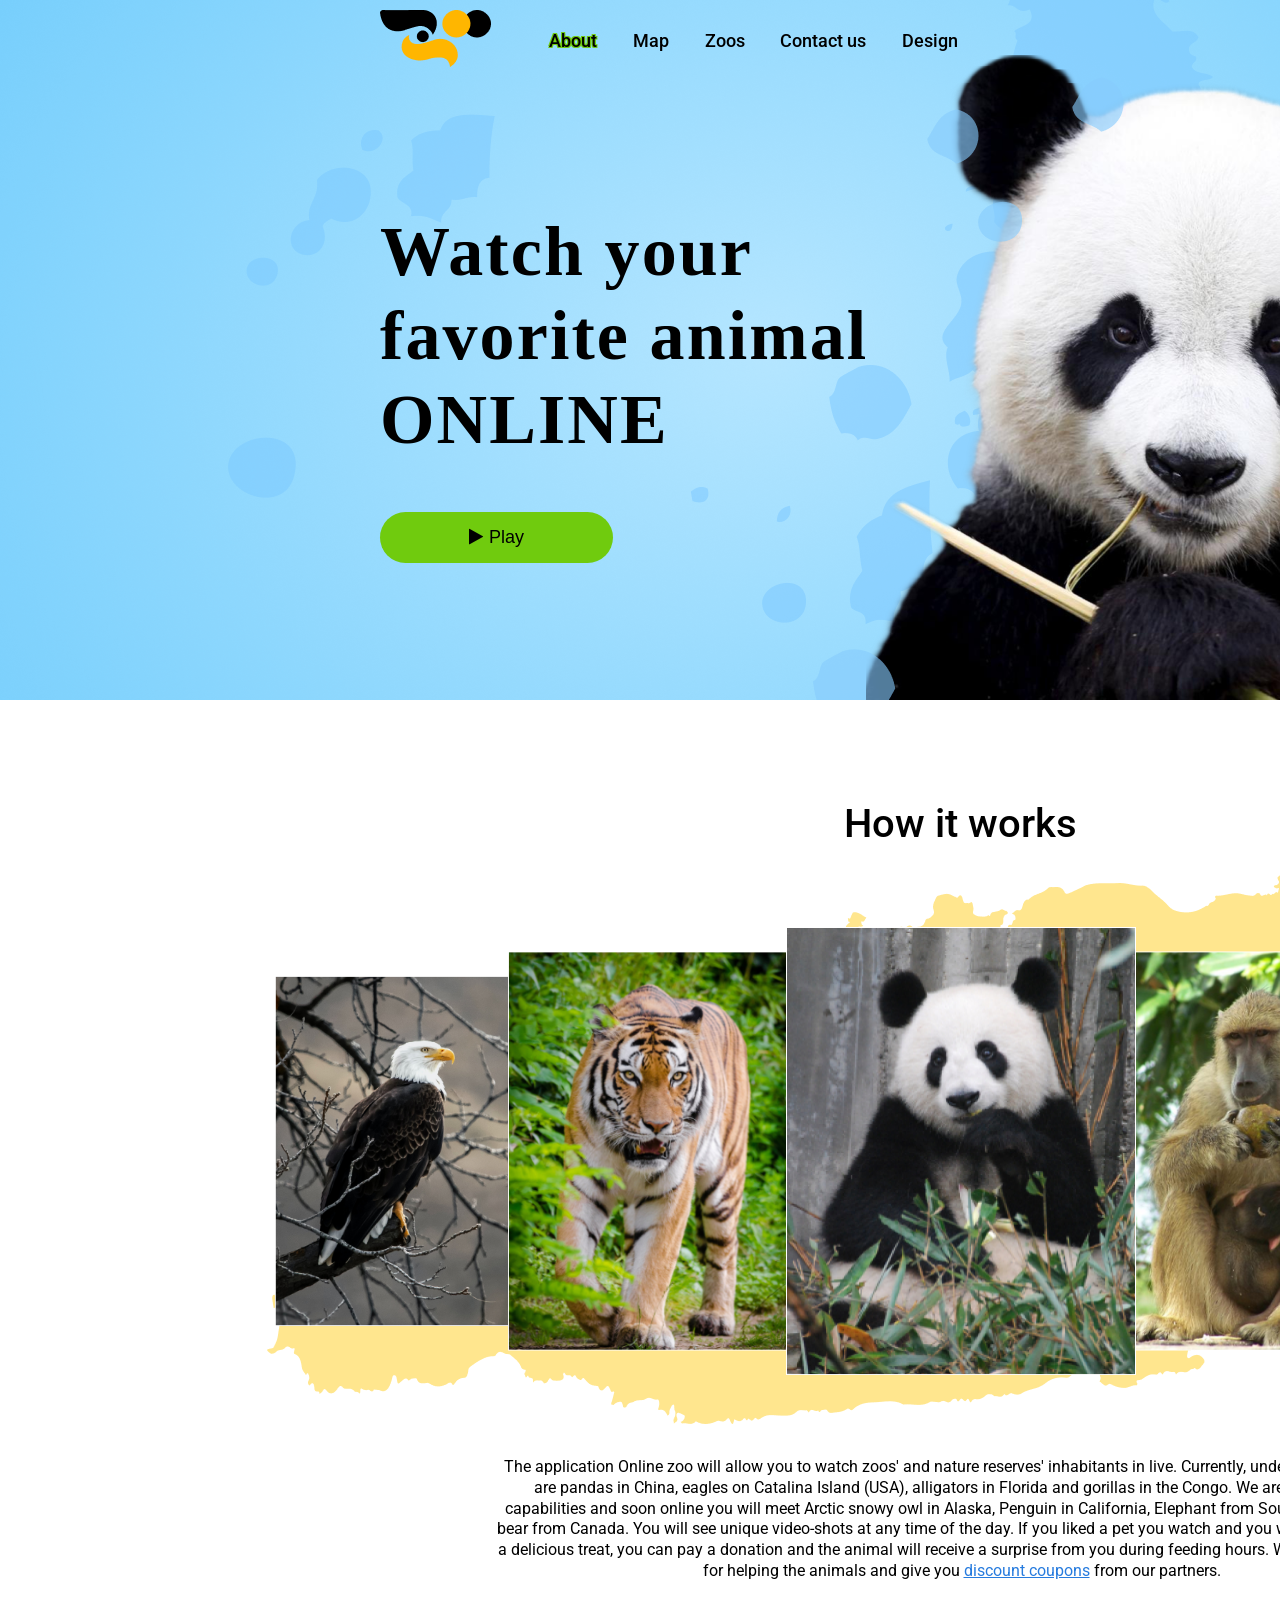
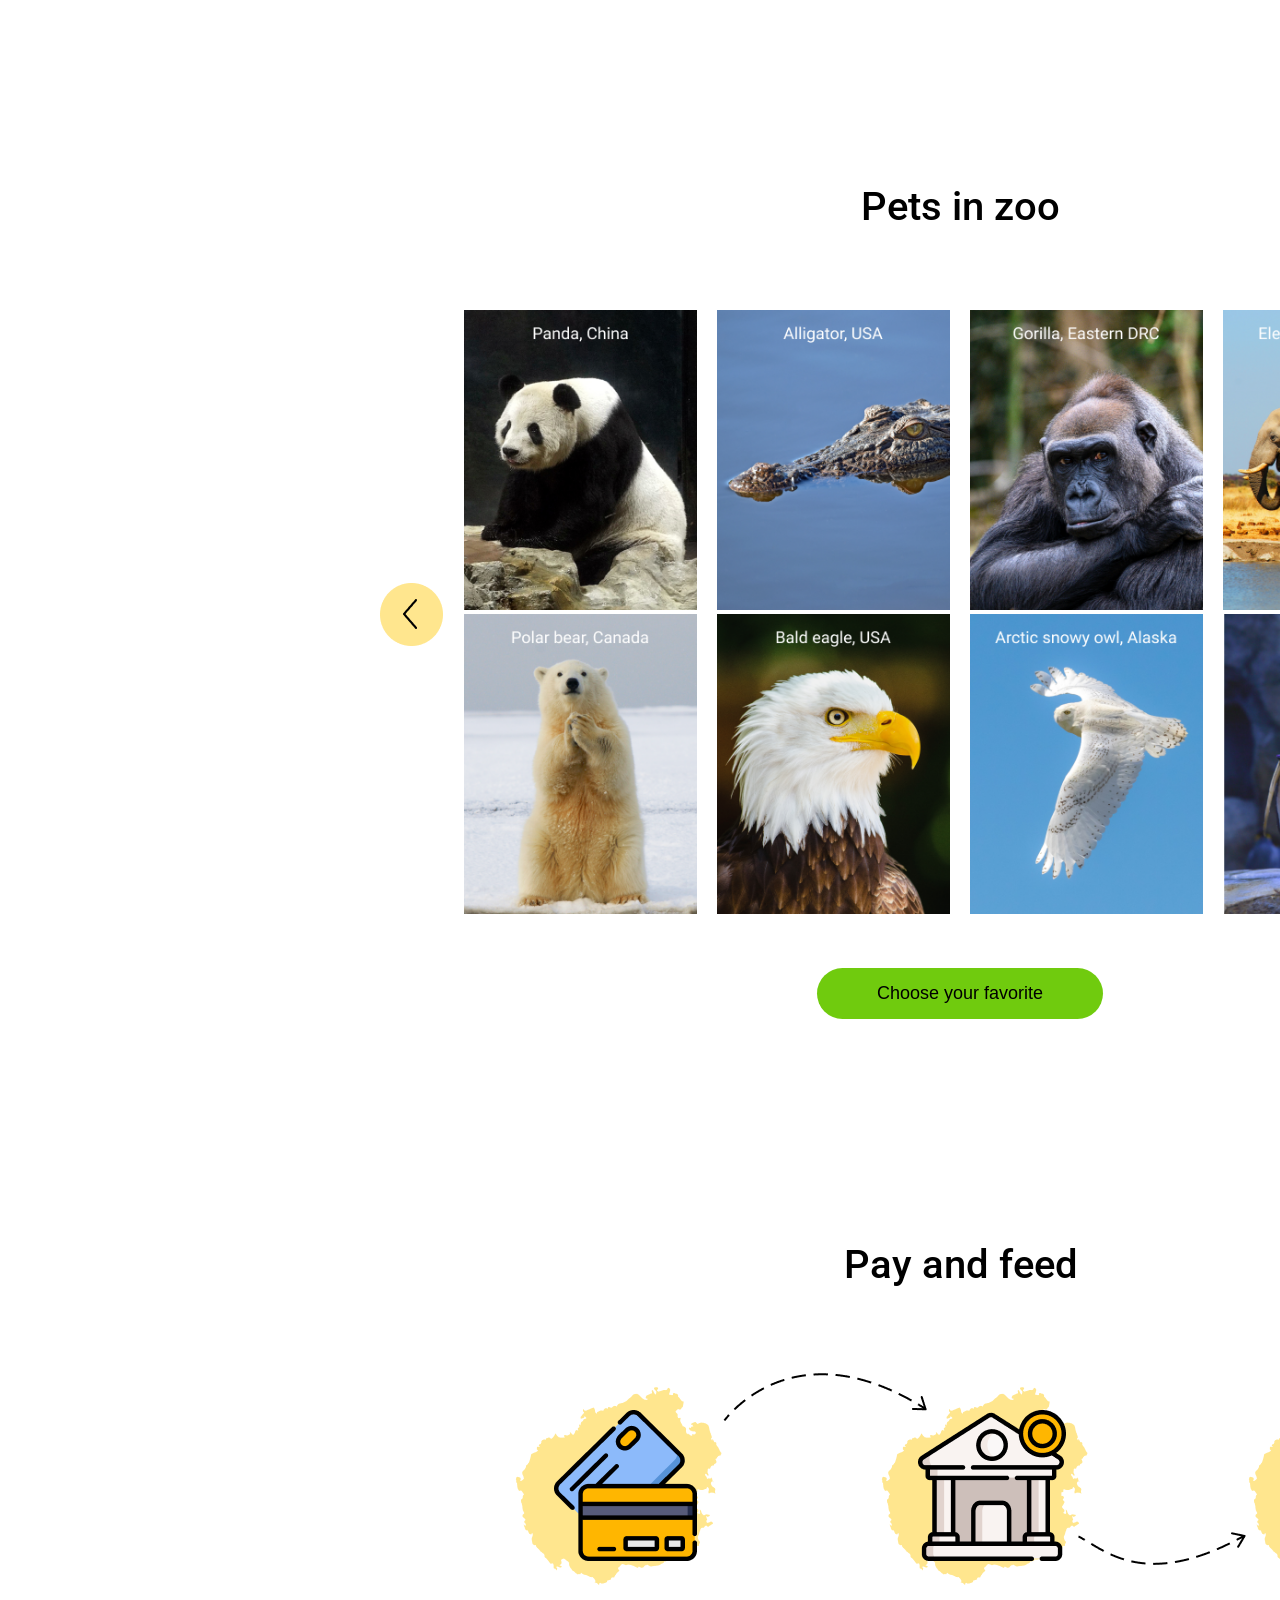
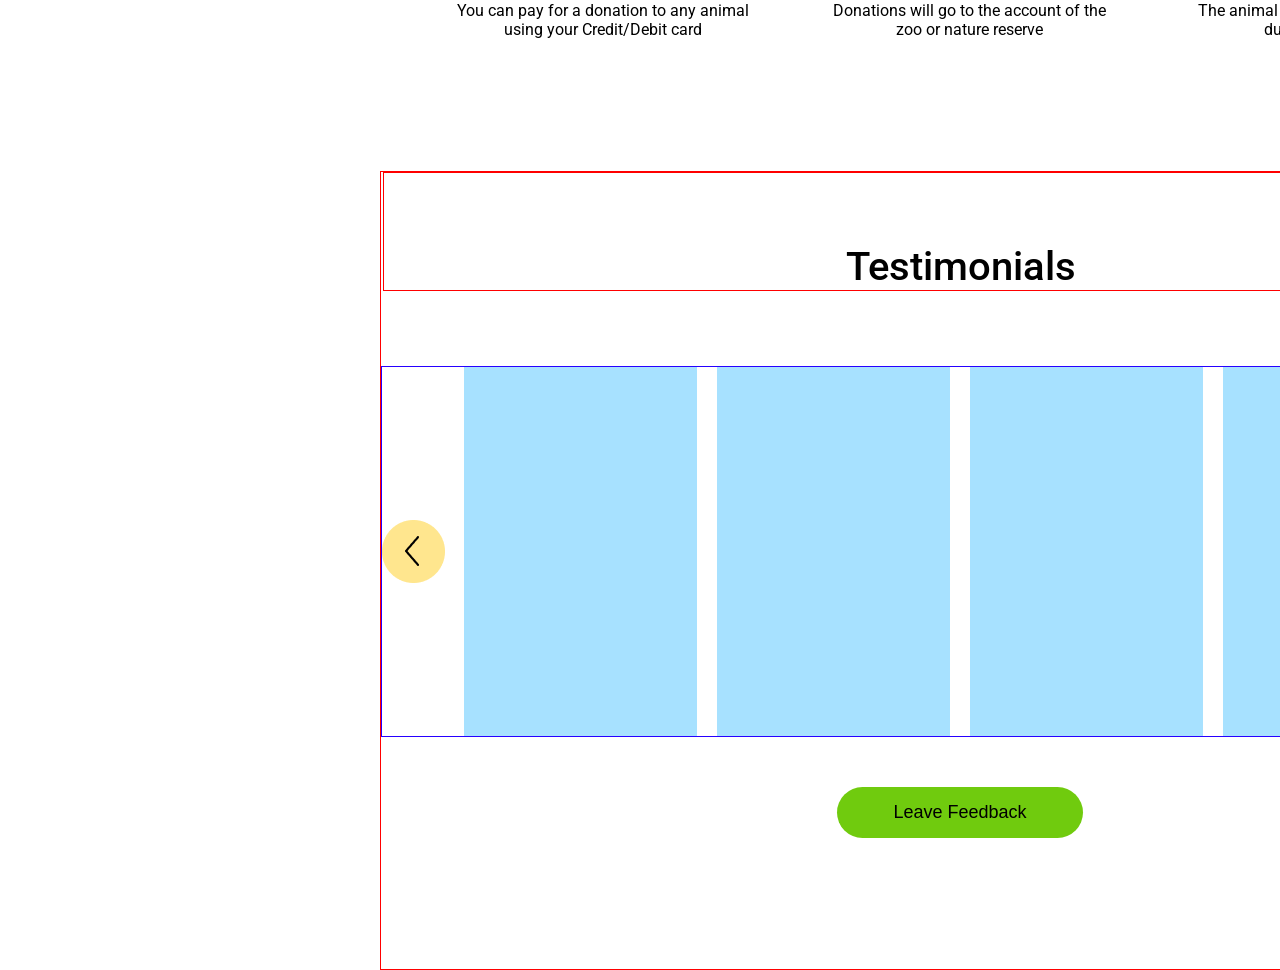
==== online-zoo/index.html @ 296079be "feat: add lending" ====
<!DOCTYPE html>
<html lang="en">
<head>
    <meta charset="UTF-8">
    <meta http-equiv="X-UA-Compatible" content="IE=edge">
    <meta name="viewport" content="width=device-width, initial-scale=1.0">
    <link rel="preconnect" href="https://fonts.gstatic.com">
    <link href="https://fonts.googleapis.com/css2?family=Roboto:wght@500&display=swap" rel="stylesheet">
    <link href="https://fonts.googleapis.com/css2?family=Roboto&display=swap" rel="stylesheet">
    <link rel="stylesheet" href="https://cdnjs.cloudflare.com/ajax/libs/font-awesome/4.7.0/css/font-awesome.min.css">
    <link rel="stylesheet" href="style.css" type="text/css"> 
    <script src="script.js" async></script>
    <title>Online-zoo</title>
</head>
<body>
    <div id="wraper">
        <header> 
            <h1>Online zoo</h1>
            <a href="index.html"><img src="assets/image/landing/logo.png"> </a>
            <nav>
                <ul>
                    <li><a class="active" href="index.html">About</a></li>
                    <li><a class="noactive" href="pages/map/map.html">Map</a></li>
                    <li><a class="noactive" href="#">Zoos</a></li>
                    <li><a class="noactive" href="pages/contact/contact.html">Contact us</a></li>
                    <li><a class="noactive" href="https://www.figma.com/file/aBvQMVmI665DtzprpiniuH/online-zoo">Design</a></li>
                </ul>
            </nav>
        </header>
        <section id="section_1">
            <div id="watch">
                <h2>
                    Watch your favorite animal ONLINE
                </h2> 
            </div>
            <a href="pages/zoos/zoos_panda.html"><button class="btn"><i class="fa fa-play" aria-hidden="true"></i>Play</button></a>
        </section>
    </div>
    <main>
        <section id="haw_it_works">
            <h3>How it works</h3>
            <div class="background_picture">
                <img src="assets/image/landing/group.png">    
            </div>
            <div class="animals">
                <ul>
                    <li> <img src="assets/image/landing/image-1.png"> </li>
                    <li> <img class="z2" src="assets/image/landing/image-3.png"> </li>
                    <li> <img class="z3" src="assets/image/landing/image-4.png"> </li>                
                    <li> <img class="z2" src="assets/image/landing/image-2.png"> </li>
                    <li> <img src="assets/image/landing/image.png"> </li>
                </ul>
            </div>
            <p>
                The application Оnline zoo will allow you to watch zoos' and nature reserves' inhabitants in live. Currently, under video-surveillance are pandas in China, eagles on Catalina Island (USA), alligators in Florida and gorillas in the Congo. We are expanding our capabilities and soon online you will meet Arctic snowy owl in Alaska, Penguin in California, Elephant from South Africa and Polar bear from Canada. You will see unique video-shots at any time of the day. If you liked a pet you watch and you want to please it with a delicious treat, you can pay a donation and the animal will receive a surprise from you during feeding hours.
                We want to thank you for helping the animals and give you <a href="#"> discount coupons</a> from our partners.
            </p>
           </section>
           <section id="pets_in_zoo">
                 <h3>Pets in zoo</h3>
                 <div id="slider">
                    <img  src="assets/image/landing/pets/arrowLeft.png">
                    <div id="pets_conteiner">
                        <div> <a href="#"><img src="assets/image/landing/pets/zoom.png"></a></div>
                        <div> <a href="#"><img src="assets/image/landing/pets/zoom-4.png"></a></div>
                        <div> <a href="#"><img src="assets/image/landing/pets/zoom-5.png"></a></div>
                        <div> <a href="#"><img src="assets/image/landing/pets/zoom-6.png"></a></div>
                        <div> <a href="#"><img src="assets/image/landing/pets/zoom-7.png"></a></div>
                        <div> <a href="#"><img src="assets/image/landing/pets/zoom-1.png"></a></div>
                        <div> <a href="#"><img src="assets/image/landing/pets/zoom-2.png"></a></div>
                        <div> <a href="#"><img src="assets/image/landing/pets/zoom-3.png"></a></div>                
                    </div>
                    <img src="assets/image/landing/pets/arrowRight.png">
                 </div>
                 <div class="div_for_button">
                    <a href="pages/map/map.html"><button class="btn_choose">Choose your favorite</button></a>
                 </div> 
           </section>
           <section id="pay_and_feed">
                <h3>Pay and feed</h3>
                <div class="instruction_conteiner">
                    <div id="instruction">
                        <img class="icons_arrow" src="assets/image/landing/instruction/Arrow.png">
                        <div>
                            <img src="assets/image/landing/instruction/vector.png">
                            <img class="icons" src="assets/image/landing/instruction/card.png">
                            <p>You can pay for a donation to any animal using your Credit/Debit card</p>
                        </div>
                        <div>
                            <img src="assets/image/landing/instruction/vector.png">
                            <img class="icons" src="assets/image/landing/instruction/zoo.png">

                            <p>Donations will go to the account of the zoo or nature reserve</p>
                        </div>
                        <div>
                            <img src="assets/image/landing/instruction/vector.png">
                            <img class="icons" src="assets/image/landing/instruction/panda.png">
                            <p>The animal will receive a delicious treat during feeding hours</p>
                        </div>
                    </div>
                </div>                
          </section>
          <section id="testimonials">
            <h3>Testimonials</h3>
            <div id="testimonials_conteiner">
                <img  src="assets/image/landing/pets/arrowLeft.png">
                <div id="test_grid">
                    <div class="bg_test"> 

                    </div>
                    <div class="bg_test">

                    </div>
                    <div class="bg_test"> 
                        
                    </div>
                    <div class="bg_test"> 

                    </div>      
                </div>
                <img src="assets/image/landing/pets/arrowRight.png">
            </div>
            <div class="div_for_button">
               <button class="btn_test">Leave Feedback</button>
            </div> 
          
          </section>
    </main>
    
</body>
</html>
---- online-zoo/style.css ----
:root {
  margin: 0;
  padding: 0;
  /*background-color: aqua;*/
}
body {
  margin: 0;
  padding: 0;
  width: 1920px;
  font-family: Roboto;
}
/*header и навигация*/
#wraper {
  width: 100%;
  height: 700px;
  background-image: url("assets/image/landing/main.png");
}
header,
#section_1,
main {
  width: 1160px;
  display: block;
  margin-left: auto;
  margin-right: auto;
}
h1 {
  display: none;
}
header img {
  margin-right: 57px;
}
header {
  height: 80px;
  display: flex;
  align-items: center;
  align-content: center;
}
header nav ul {
  display: flex;
  justify-content: space-between;
  width: 409px;
  margin: 0;
  padding: 0;
}
header nav ul li:first-child {
  text-shadow: #70cb0e 1px 1px 0, #70cb0e -1px -1px 0, #70cb0e -1px 1px 0,
    #70cb0e 1px -1px 0;
}
header nav ul li {
  list-style: none;
  display: inline;
  font-style: normal;
  font-weight: 500;
  font-size: 18px;
  line-height: 21px;
}
header nav ul li a {
  text-decoration: none;
  color: #000000;
}
.active:hover {
  cursor: text;
}
.noactive:hover {
  color: white;
  text-shadow: #70cb0e 2px 1px 3px;
}
/* Watch you*/
#section_1 {
  margin-top: 130px;
}
#watch {
  height: 252px;
  width: 570px;
}
#section_1 h2 {
  margin: 0;
  padding: 0;
  font-family: "SceneW01";
  font-style: normal;
  font-weight: 900;
  font-size: 70px;
  line-height: 120%;
  letter-spacing: 0.03em;
}
.btn,
.btn_test {
  font-style: normal;
  font-weight: normal;
  font-size: 18px;
  line-height: 21px;
  background: #70cb0e;
  outline: none;
  border: none;
  border-radius: 30px;
  cursor: pointer;
}
.btn {
  margin-top: 50px;
  height: 51px;
  width: 233px;
}
.btn i {
  margin-right: 6px;
}
.btn:hover,
.btn_choose:hover,
.btn_test:hover {
  background: #9dcf68;
}
.btn:active,
.btn_choose:active,
.btn_test:active {
  outline: none;
  background: #ffb600;
}
/*haw_it_works*/
#haw_it_works {
  position: relative;
  height: 983px;
  width: 100%;
  /*display: flex;
  justify-content: center;*/
}
h3 {
  padding: 0;
  margin: 30px;
  display: block;
  font-style: normal;
  font-weight: 500;
  font-size: 40px;
  line-height: 47px;
  display: flex;
  justify-content: center;
}
#haw_it_works h3 {
  padding-top: 70px;
}
.background_picture {
  /*margin-left: -20px;*/
  /*display: flex;
  justify-content: center;*/
  position: absolute;
  z-index: 0;
  top: 145px;
  left: -113px;
}
.animals {
  position: absolute;
  z-index: 0;
  top: 246px;
  margin-left: -105px;
  display: flex;
  justify-content: center;
}
.animals ul {
  display: flex;
  justify-content: center;
  margin: 0;
  padding: 0;
  /*border: 2px solid red;*/
}
.animals ul li {
  list-style: none;
}
.animals ul li img {
  width: 250px;
  height: 350px;
}
.z2 {
  position: relative;
  z-index: 2;
  transform: scale(1.2, 1.14);
  margin: 0 8px;
}
.z3 {
  position: relative;
  z-index: 3;
  transform: scale(1.4, 1.28);
  margin: 0 45px;
}
#haw_it_works p {
  margin-top: 605px;
  margin-left: calc(50% - 933px / 2 - 3.5px);
  font-style: normal;
  font-weight: 400;
  font-size: 16px;
  line-height: 20.8px;
  text-align: center;
  width: 933px;
  height: 126px;
  padding: 5px;
}
#haw_it_works p a {
  color: #267bde;
}
/*pets_in_zoo*/
#pets_in_zoo {
  position: relative;
  height: 1058px;
  width: 100%;
}
#pets_in_zoo h3 {
  margin: 0;
  padding: 70px 0 0 0;
}
#slider {
  padding: 0;
  margin: 0;
  margin-top: 80px;
  display: flex;
  justify-content: space-between;
  align-items: center;
}
#pets_conteiner {
  display: grid;
  grid-template-columns: 233px 233px 233px 233px;
  grid-column-gap: 20px;
}
#pets_conteiner div img {
  width: 233px;
  height: 300px;
}
#pets_conteiner div img:hover {
  transform: scale(1.08, 1.1);
  transition: 1s;
}
#slider > img:hover {
  transform: scale(1.3);
  transition: 1s;
}

.btn_choose {
  width: 286px;
  height: 51px;
  font-style: normal;
  font-weight: normal;
  font-size: 18px;
  line-height: 21px;
  background: #70cb0e;
  outline: none;
  border: none;
  border-radius: 30px;
  cursor: pointer;
}

#pets_in_zoo > a {
  text-decoration: none;
  cursor: default;
}
.div_for_button {
  display: flex;
  justify-content: center;
  padding: 50px 0;
  margin: 0;
}
/*pay&feed*/
#pay_and_feed {
  height: 600px;
  position: relative;
}
#pay_and_feed h3 {
  margin: 0 0 0 2px;
  padding: 70px 0 0 0;
}
.instruction_conteiner {
  display: flex;
  justify-content: center;
}
#instruction {
  margin-top: 85px;
  /*border: 2px solid red;*/
  width: 1100px;
  height: 273px;
  padding: 0;
  display: flex;
  justify-content: space-around;
  align-items: center;
}
#instruction div {
  /*border: 2px solid blue;*/
  display: flex;
  flex-direction: column;
  justify-content: center;
  align-items: center;
  width: 320px;
  height: 276px;
}
#instruction div img {
  padding-top: 22px;
  margin-left: 50px;
}
.icons {
  position: absolute;
  margin-top: -70px;
  padding-left: 15px;
}
.icons_arrow {
  position: absolute;
  margin-top: -65px;
  margin-left: 50px;
}

#instruction div p {
  margin-left: 20px;
  font-style: normal;
  font-weight: normal;
  font-size: 16px;
  line-height: 19px;
  text-align: center;
}
/*testimonials*/
#testimonials {
  border: 1px solid red;
  position: relative;
  height: 797px;
}
#testimonials h3 {
  margin: 0 0 0 2px;
  padding: 70px 0 0 0;
  border: 1px solid red;
}
#testimonials_conteiner {
  border: 1px solid rgb(38, 0, 255);
  display: flex;
  justify-content: space-between;
  align-items: center;
  margin-top: 75px;
}
#test_grid {
  display: grid;
  grid-template-columns: 233px 233px 233px 233px;
  grid-column-gap: 20px;
}
.bg_test {
  height: 369px;
  width: 233px;
  background-color: #a7e1ff;
}
.btn_test {
  height: 51px;
  width: 246px;
}
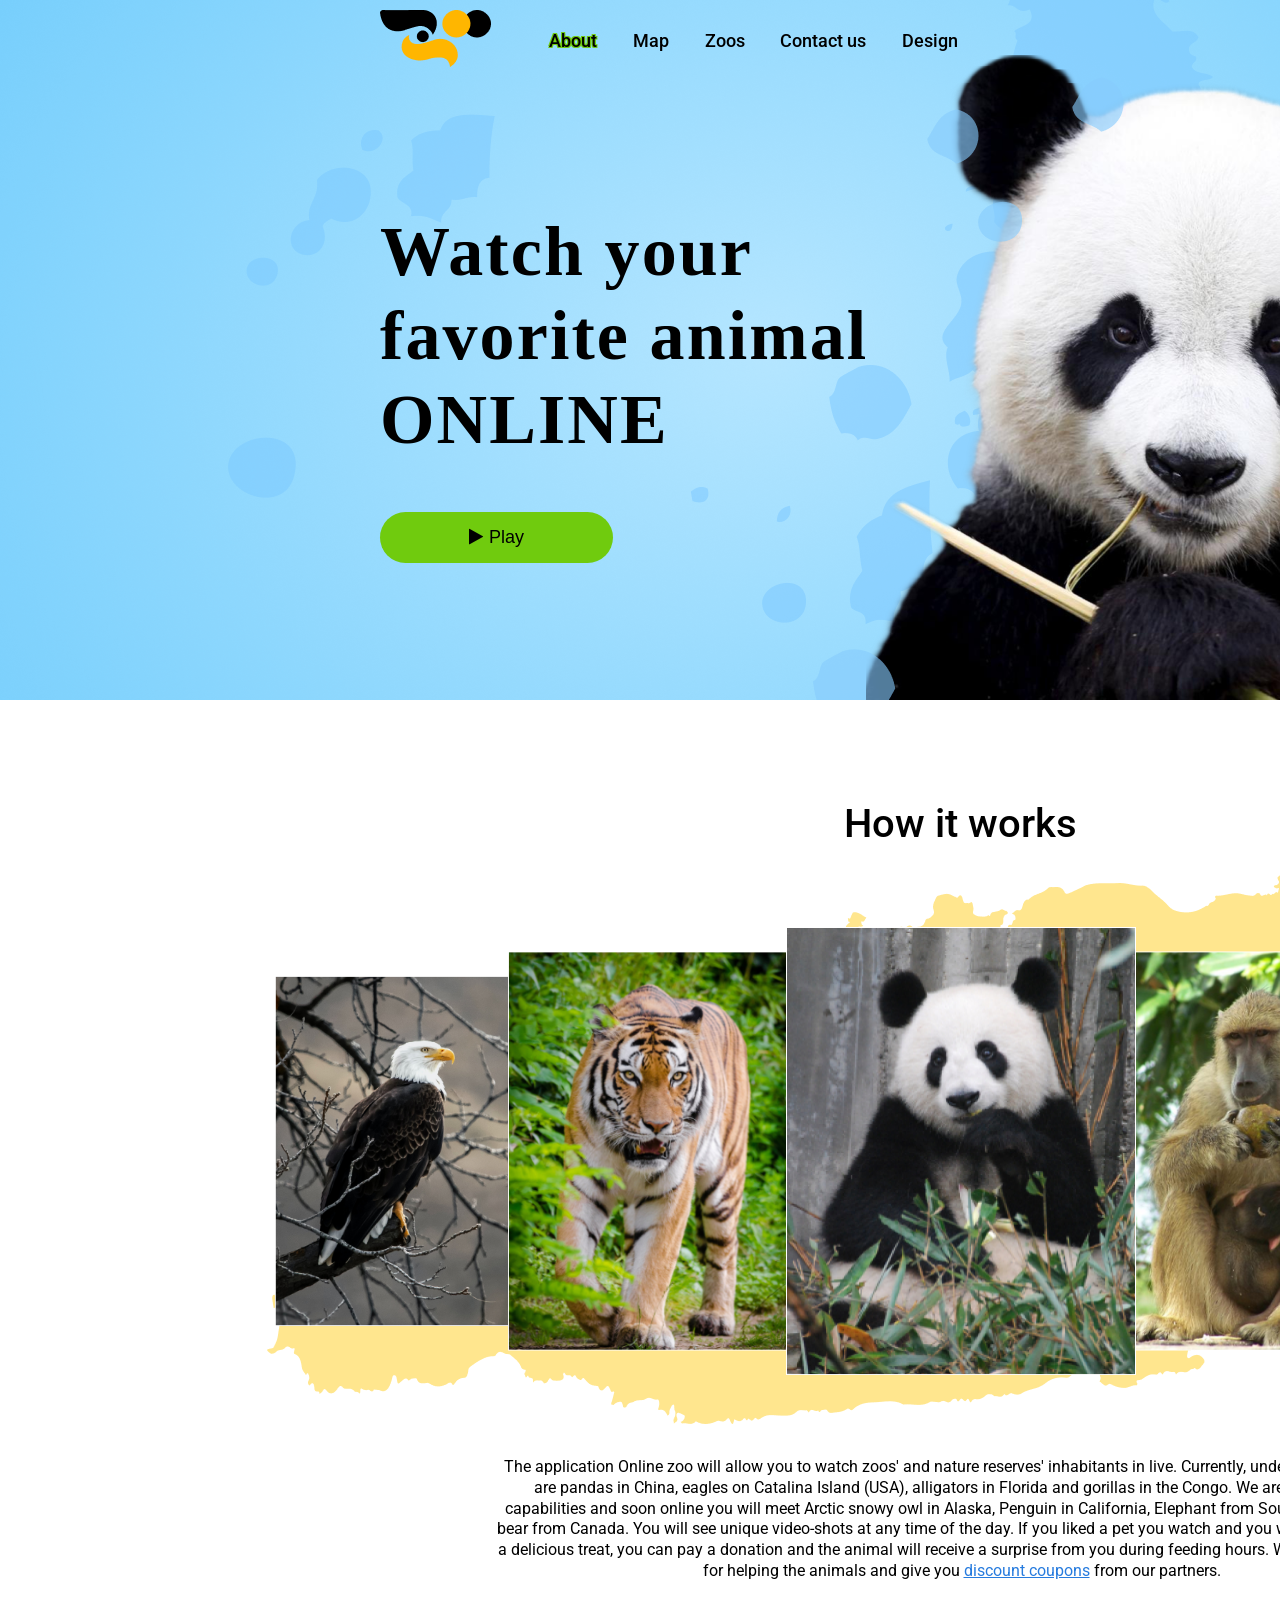
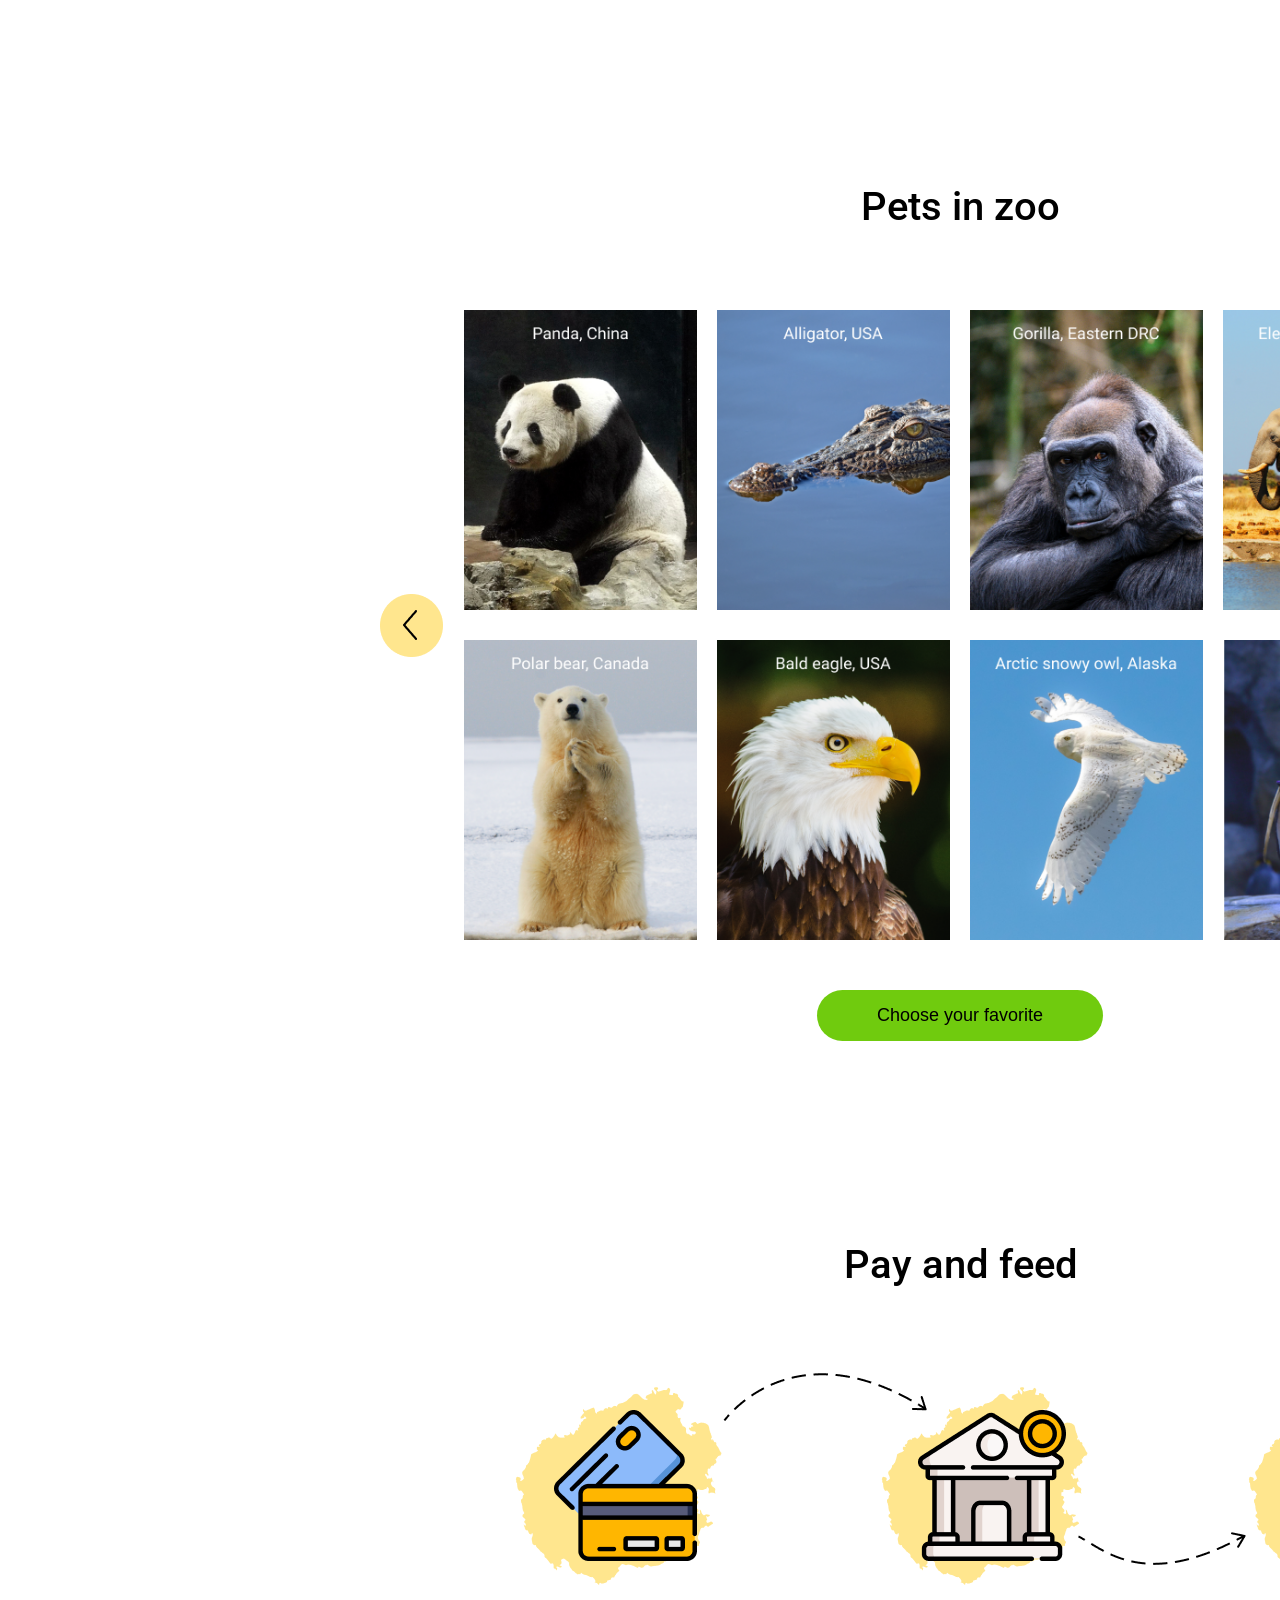
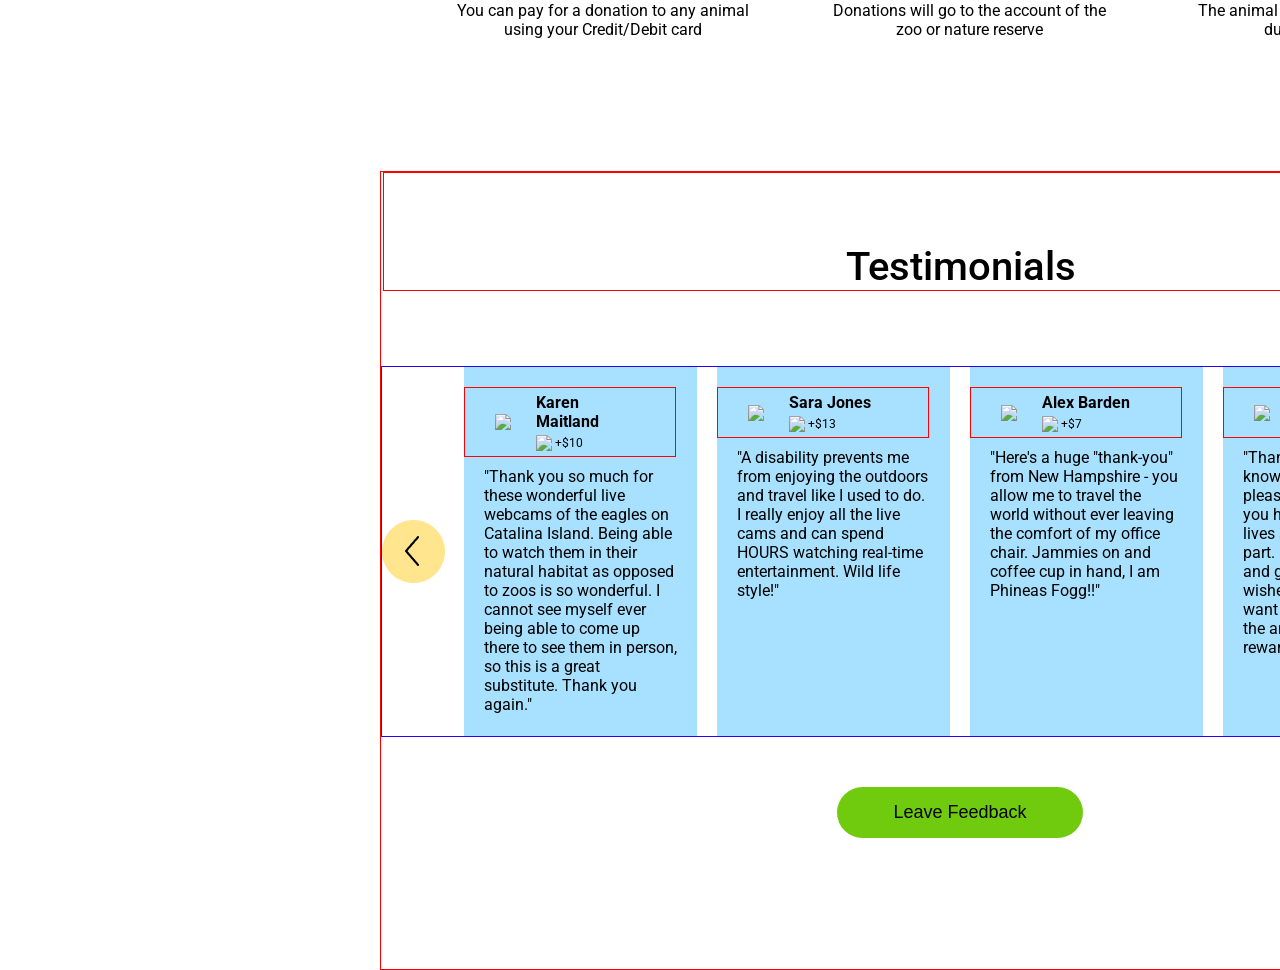
==== commit 89f30d98: "feat: add testimonials" ====
--- a/online-zoo/index.html
+++ b/online-zoo/index.html
@@ -106,16 +106,71 @@
                 <img  src="assets/image/landing/pets/arrowLeft.png">
                 <div id="test_grid">
                     <div class="bg_test"> 
-
+                        <div class="person">
+                            <img src="assets/image/landing/testimonials/Ellipse1.png">
+                            <div>
+                                <h4>Karen Maitland</h4>
+                                <div class="money">
+                                    <img  src="assets/image/landing/testimonials/money.png">
+                                     <span> +$10</span>
+                                </div>
+                            </div>
+                        </div>
+                        <p>
+                        "Thank you so much for these wonderful 
+                        live webcams of the eagles on Catalina 
+                        Island. Being able to watch them in their
+                         natural habitat as opposed to zoos is so 
+                         wonderful. I cannot see myself ever being 
+                         able to come up there to see them in 
+                         person, so this is a great substitute. 
+                         Thank you again."
+                        </p>
                     </div>
                     <div class="bg_test">
-
+                        <div class="person">
+                            <img src="assets/image/landing/testimonials/Ellipse2.png">
+                            <div>
+                                <h4>Sara Jones</h4>
+                                <div class="money">
+                                    <img  src="assets/image/landing/testimonials/money.png">
+                                     <span> +$13</span>
+                                </div>
+                            </div>
+                        </div>
+                        <p>
+                            "A disability prevents me from enjoying the outdoors and travel like I used to do. I really enjoy all the live cams and can spend HOURS watching real-time entertainment. Wild life style!"
+                        </p>
                     </div>
                     <div class="bg_test"> 
-                        
+                        <div class="person">
+                            <img src="assets/image/landing/testimonials/Ellipse3.png">
+                            <div>
+                                <h4>Alex Barden</h4>
+                                <div class="money">
+                                    <img  src="assets/image/landing/testimonials/money.png">
+                                     <span> +$7</span>
+                                </div>
+                            </div>
+                        </div>
+                        <p>
+                            "Here's a huge "thank-you" from New Hampshire - you allow me to travel the world without ever leaving the comfort of my office chair. Jammies on and coffee cup in hand, I am Phineas Fogg!!"
+                        </p>
                     </div>
                     <div class="bg_test"> 
-
+                        <div class="person">
+                            <img src="assets/image/landing/testimonials/Ellipse4.png">
+                            <div>
+                                <h4>Alene Ray</h4>
+                                <div class="money">
+                                    <img  src="assets/image/landing/testimonials/money.png">
+                                     <span> +$18</span>
+                                </div>
+                            </div>
+                        </div>
+                        <p>
+                            "Thank you for all the knowledge, education, pleasure and happiness you have add to all our lives at no expense on our part. My humble thanks and gratitude are being wished for all of you. I want to thank you and feed the animals a small reward"
+                        </p>
                     </div>      
                 </div>
                 <img src="assets/image/landing/pets/arrowRight.png">
@@ -123,7 +178,6 @@
             <div class="div_for_button">
                <button class="btn_test">Leave Feedback</button>
             </div> 
-          
           </section>
     </main>
     
--- a/online-zoo/style.css
+++ b/online-zoo/style.css
@@ -215,7 +215,9 @@
 #pets_conteiner {
   display: grid;
   grid-template-columns: 233px 233px 233px 233px;
+  grid-template-rows: 300px 300px;
   grid-column-gap: 20px;
+  grid-row-gap: 30px;
 }
 #pets_conteiner div img {
   width: 233px;
@@ -225,7 +227,8 @@
   transform: scale(1.08, 1.1);
   transition: 1s;
 }
-#slider > img:hover {
+#slider > img:hover,
+#testimonials_conteiner > img:hover {
   transform: scale(1.3);
   transition: 1s;
 }
@@ -341,3 +344,37 @@
   height: 51px;
   width: 246px;
 }
+.person {
+  display: flex;
+  justify-content: space-evenly;
+  align-items: center;
+  margin-top: 20px;
+  padding: 5px;
+  border: 1px solid red;
+  width: 200px;
+}
+.person > div > img,
+.person h4 {
+  margin: 0;
+  padding: 0;
+}
+.person h4 {
+  width: 109px;
+}
+.person span {
+  font-size: 12px;
+  line-height: 120%;
+}
+.money {
+  display: flex;
+  align-items: center;
+  justify-self: left;
+  margin-top: 4px;
+}
+.money span {
+  margin-left: 3px;
+}
+.bg_test > p {
+  padding: 0 20px 20px 20px;
+  margin-top: 10px;
+}
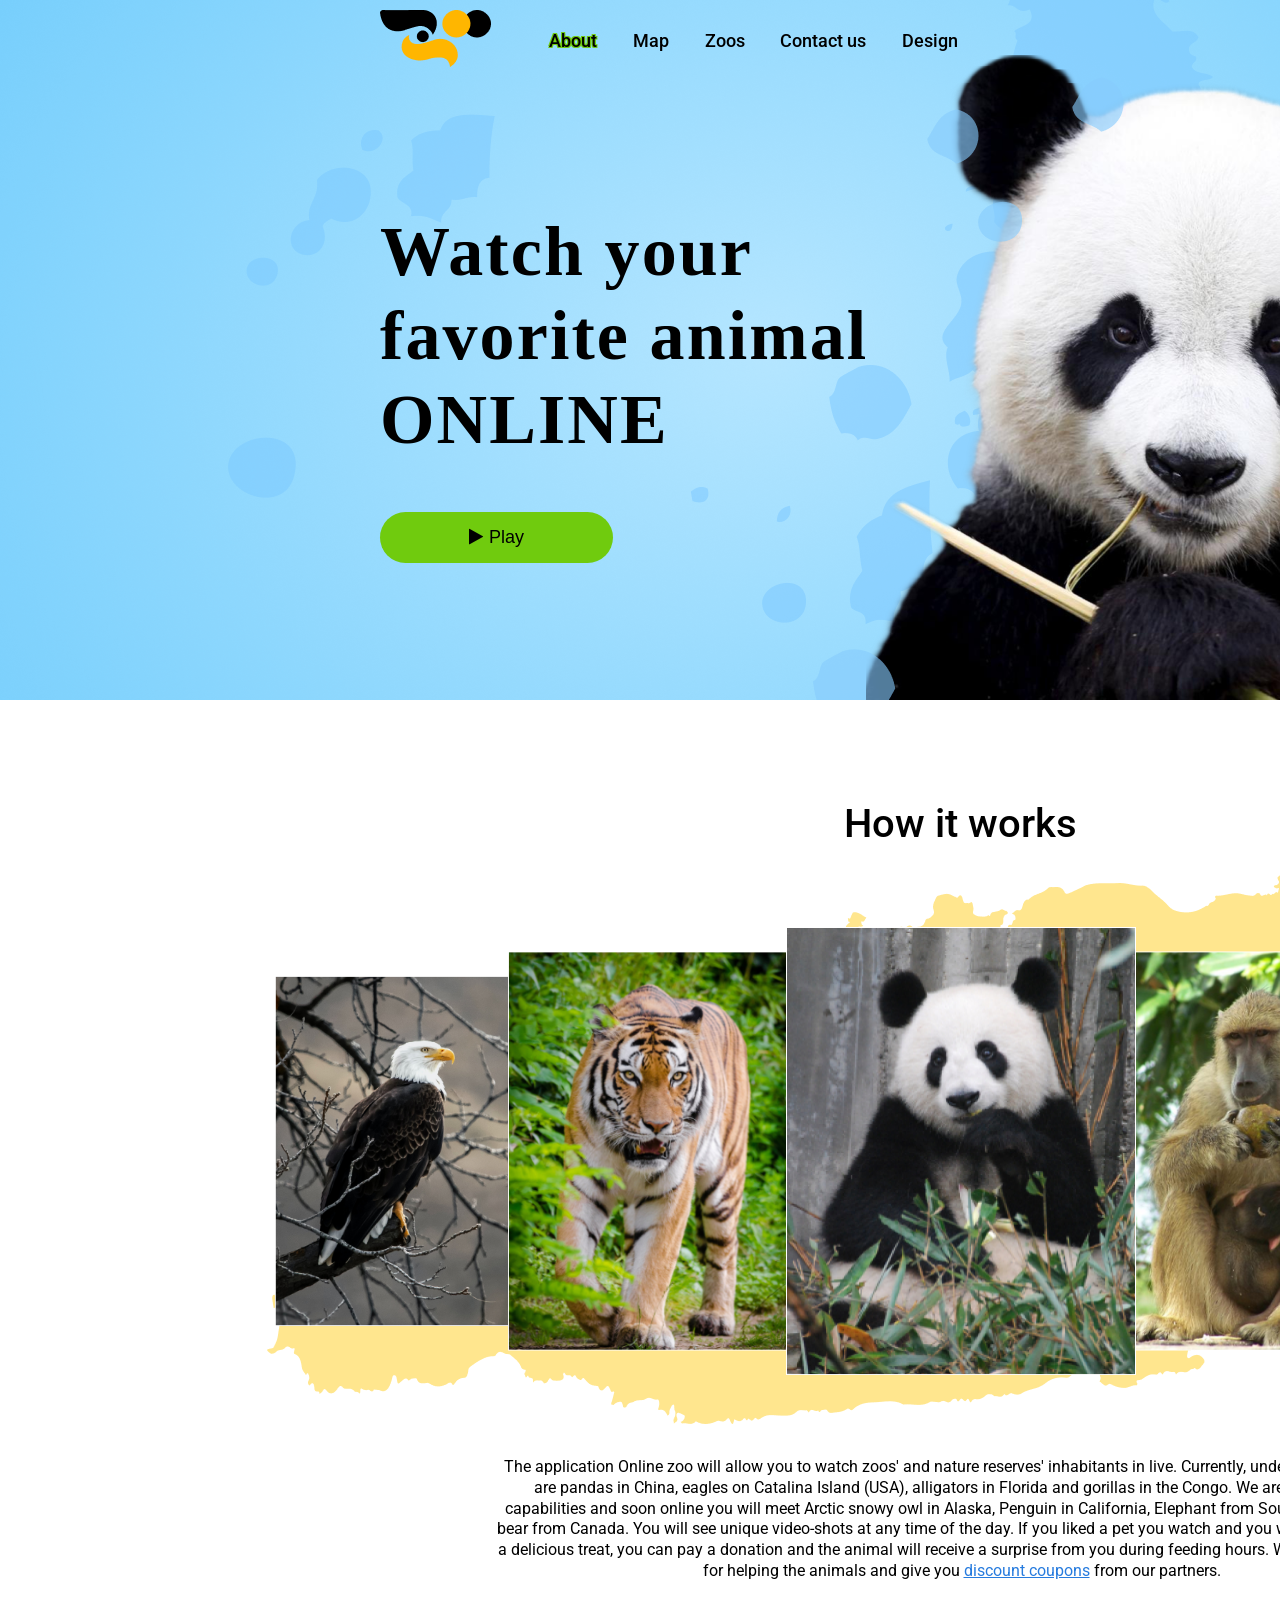
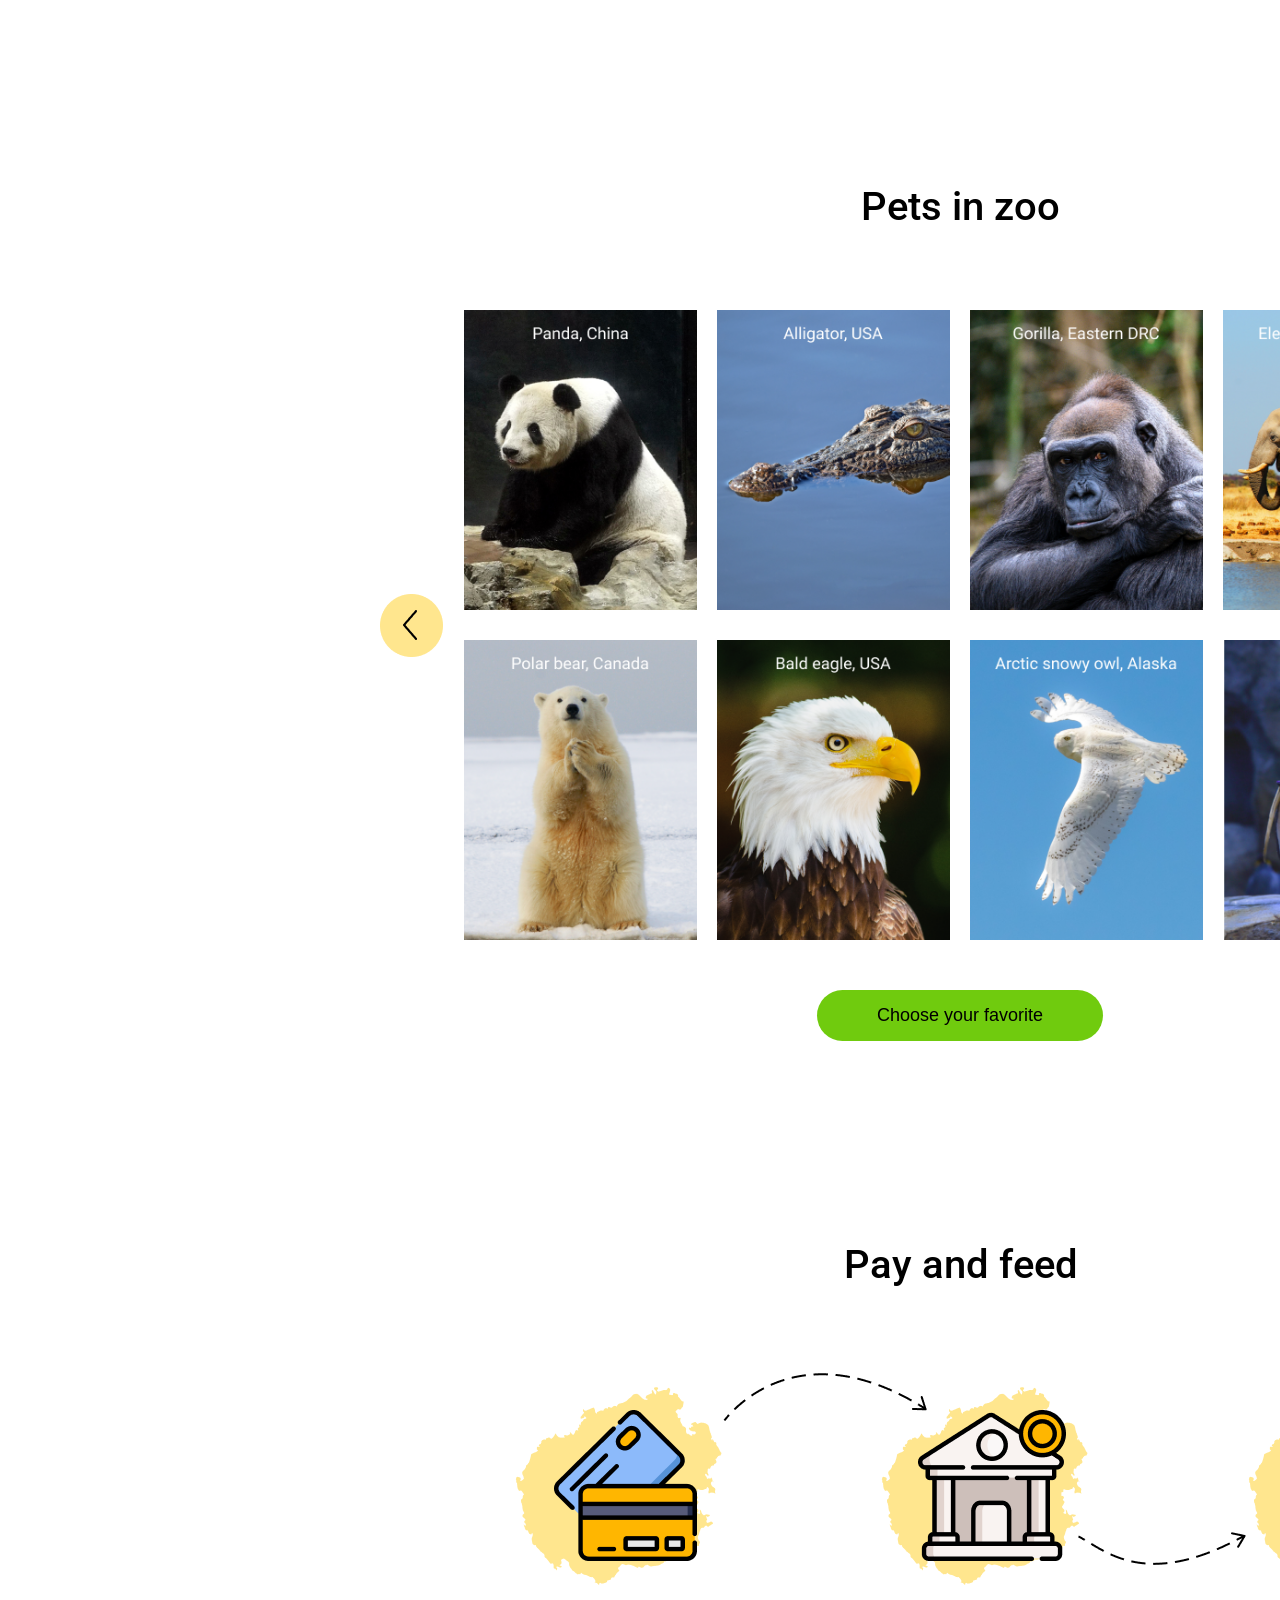
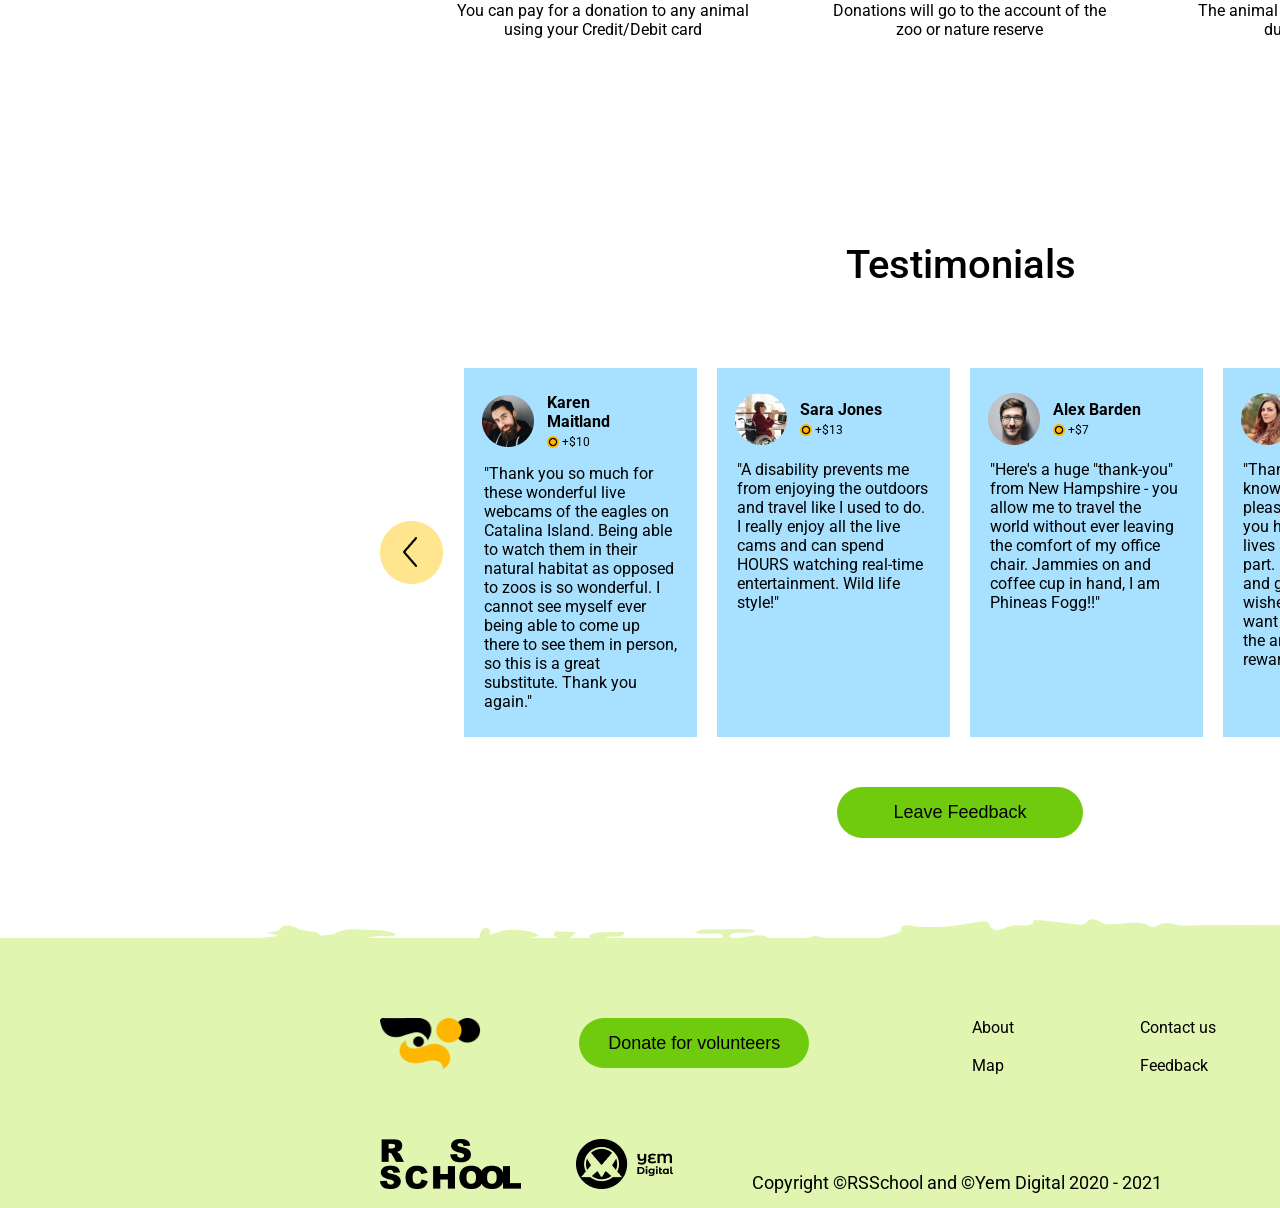
==== commit 0af7cc0a: "feat: end lending" ====
--- a/online-zoo/index.html
+++ b/online-zoo/index.html
@@ -178,8 +178,53 @@
             <div class="div_for_button">
                <button class="btn_test">Leave Feedback</button>
             </div> 
-          </section>
+        </section>
+     
     </main>
-    
+    <footer>
+        <img class="footer_picture" src="assets/image/landing/footer.png">
+        <section>
+            <div id="navigation">
+                <a href="index.html"><img src="assets/image/landing/logo.png"> </a>
+                <button class="btn_donate">Donate for volunteers</button>
+                <nav>
+                    <ul>
+                        <li><a class="noactive" href="index.html">About</a></li>
+                        <li><a class="noactive" href="pages/contact/contact.html">Contact us</a></li>
+                        <li><a class="noactive" href="pages/map/map.html">Map</a></li>
+                        <li><a class="noactive" href="#">Feedback</a></li>
+                    </ul>
+                 </nav>
+                 <div class="social">
+                    <ul>
+                        <li>
+                            <a href="https://www.instagram.com/"><img src="assets/image/landing/insta.png"></a>
+                        </li>
+                        <li>
+                            <a href="https://facebook.com/?lang=ru"><img src="assets/image/landing/Facebook.png"></a>
+                        </li>
+                        <li>
+                            <a href="https://twitter.com/?lang=ru"><img src="assets/image/landing/Twitter.png"></a>
+                        </li>
+                        <li>
+                           <a href="https://www.youtube.com/"><img src="assets/image/landing/Youtube.png"></a>
+                       </li>
+                   </ul>
+                 </div>
+            </div>
+            <div id="information">
+                <div id="tooltip">
+                    <img class ="be_left" src="assets/image/landing/rsschool.png"> 
+                    <span class="tooltip_text">Rolling Scopes School</span>
+                </div>
+                <div id="tooltip">
+                    <img class ="be_left_one" src="assets/image/landing/yem.png">
+                    <span class="tooltip_text">Yem Digital</span>
+               </div>
+                <p class ="be_left">Copyright ©RSSchool and ©Yem Digital 2020 - 2021</p>
+                <p class="be_right">Grigoreva Margarita</p>
+            </div>
+        </section>
+    </footer>
 </body>
 </html>
--- a/online-zoo/style.css
+++ b/online-zoo/style.css
@@ -59,7 +59,7 @@
   color: #000000;
 }
 .active:hover {
-  cursor: text;
+  cursor: default;
 }
 .noactive:hover {
   color: white;
@@ -84,7 +84,8 @@
   letter-spacing: 0.03em;
 }
 .btn,
-.btn_test {
+.btn_test,
+.btn_donate {
   font-style: normal;
   font-weight: normal;
   font-size: 18px;
@@ -105,12 +106,14 @@
 }
 .btn:hover,
 .btn_choose:hover,
-.btn_test:hover {
+.btn_test:hover,
+.btn_donate:hover {
   background: #9dcf68;
 }
 .btn:active,
 .btn_choose:active,
-.btn_test:active {
+.btn_test:active,
+.btn_donate:active {
   outline: none;
   background: #ffb600;
 }
@@ -226,11 +229,13 @@
 #pets_conteiner div img:hover {
   transform: scale(1.08, 1.1);
   transition: 1s;
+  cursor: pointer;
 }
 #slider > img:hover,
 #testimonials_conteiner > img:hover {
   transform: scale(1.3);
   transition: 1s;
+  cursor: pointer;
 }
 
 .btn_choose {
@@ -314,21 +319,18 @@
 }
 /*testimonials*/
 #testimonials {
-  border: 1px solid red;
-  position: relative;
-  height: 797px;
+  position: relative;
+  height: 767px;
 }
 #testimonials h3 {
   margin: 0 0 0 2px;
   padding: 70px 0 0 0;
-  border: 1px solid red;
 }
 #testimonials_conteiner {
-  border: 1px solid rgb(38, 0, 255);
   display: flex;
   justify-content: space-between;
   align-items: center;
-  margin-top: 75px;
+  margin-top: 80px;
 }
 #test_grid {
   display: grid;
@@ -350,7 +352,6 @@
   align-items: center;
   margin-top: 20px;
   padding: 5px;
-  border: 1px solid red;
   width: 200px;
 }
 .person > div > img,
@@ -378,3 +379,145 @@
   padding: 0 20px 20px 20px;
   margin-top: 10px;
 }
+/*footer*/
+
+footer {
+  height: 270px;
+  display: flex;
+  align-items: flex-end;
+  align-content: space-between;
+  justify-content: center;
+  background-color: #dff5b0;
+  position: relative;
+  z-index: 1;
+}
+.footer_picture {
+  position: absolute;
+  z-index: 0;
+  top: -70px;
+  left: 12px;
+}
+footer > section {
+  z-index: 1;
+  width: 1160px;
+  height: 170px;
+  margin-bottom: 20px;
+  /* padding: px 0;
+  margin: 50px 0;*/
+}
+#navigation {
+  width: 100%;
+  display: flex;
+  justify-content: space-between;
+}
+#navigation > a > img {
+  width: 90%;
+}
+.btn_donate {
+  width: 230px;
+  height: 50px;
+  margin: 0 0 0 -35px;
+  padding: 0;
+}
+footer nav ul {
+  margin: 0;
+  width: 256px;
+  display: grid;
+  grid-template-columns: 128px 128px;
+  grid-template-rows: 28px 28px;
+  grid-column-gap: 40px;
+  grid-row-gap: 10px;
+}
+footer ul li {
+  list-style: none;
+}
+footer ul li a {
+  text-decoration: none;
+  color: #000000;
+}
+.social ul {
+  margin: 0;
+  padding: 0;
+  display: flex;
+  justify-content: space-between;
+  width: 190px;
+}
+.social ul li a img:hover {
+  transform: scale(1.2);
+}
+/*
+.social ul li {
+  width: 40px;
+  height: 40px;
+}
+/*
+#fb {
+  background: url("assets/image/landing/Facebook.png") no-repeat center;
+}
+#in {
+  background: url("assets/image/landing/insta.png") no-repeat center;
+}
+#twit {
+  background: url("assets/image/landing/Twitter.png") no-repeat center;
+}
+#youtube {
+  background: url("assets/image/landing/Youtube.png") no-repeat center;
+}*/
+#information {
+  margin-top: 55px;
+  display: flex;
+  justify-content: space-between;
+  align-items: flex-end;
+}
+#information > p {
+  font-size: 18px;
+  margin-bottom: 0;
+}
+.be_left {
+  margin-right: 55px;
+}
+.be_left_one {
+  margin-right: 79px;
+}
+.be_right {
+  margin-left: auto;
+}
+#tooltip {
+  position: relative;
+  margin: 0;
+  padding: 0;
+}
+#tooltip:hover {
+  cursor: pointer;
+}
+#tooltip .tooltip_text {
+  visibility: hidden;
+  position: absolute;
+  width: 70%;
+  background-color: #70cb0e;
+  color: black;
+  text-align: center;
+  font-style: normal;
+  font-weight: normal;
+  font-size: 16px;
+  line-height: 19px;
+  padding: 5px 0;
+  z-index: 1;
+  bottom: 120%;
+  left: 20%;
+  /*margin-left: -60px;*/
+}
+#tooltip .tooltip_text::after {
+  content: "";
+  position: absolute;
+  top: 100%;
+  left: 50%;
+  margin-left: -5px;
+  border-width: 5px;
+  border-style: solid;
+  border-color: #70cb0e transparent transparent transparent;
+}
+
+#tooltip:hover .tooltip_text {
+  visibility: visible;
+}
